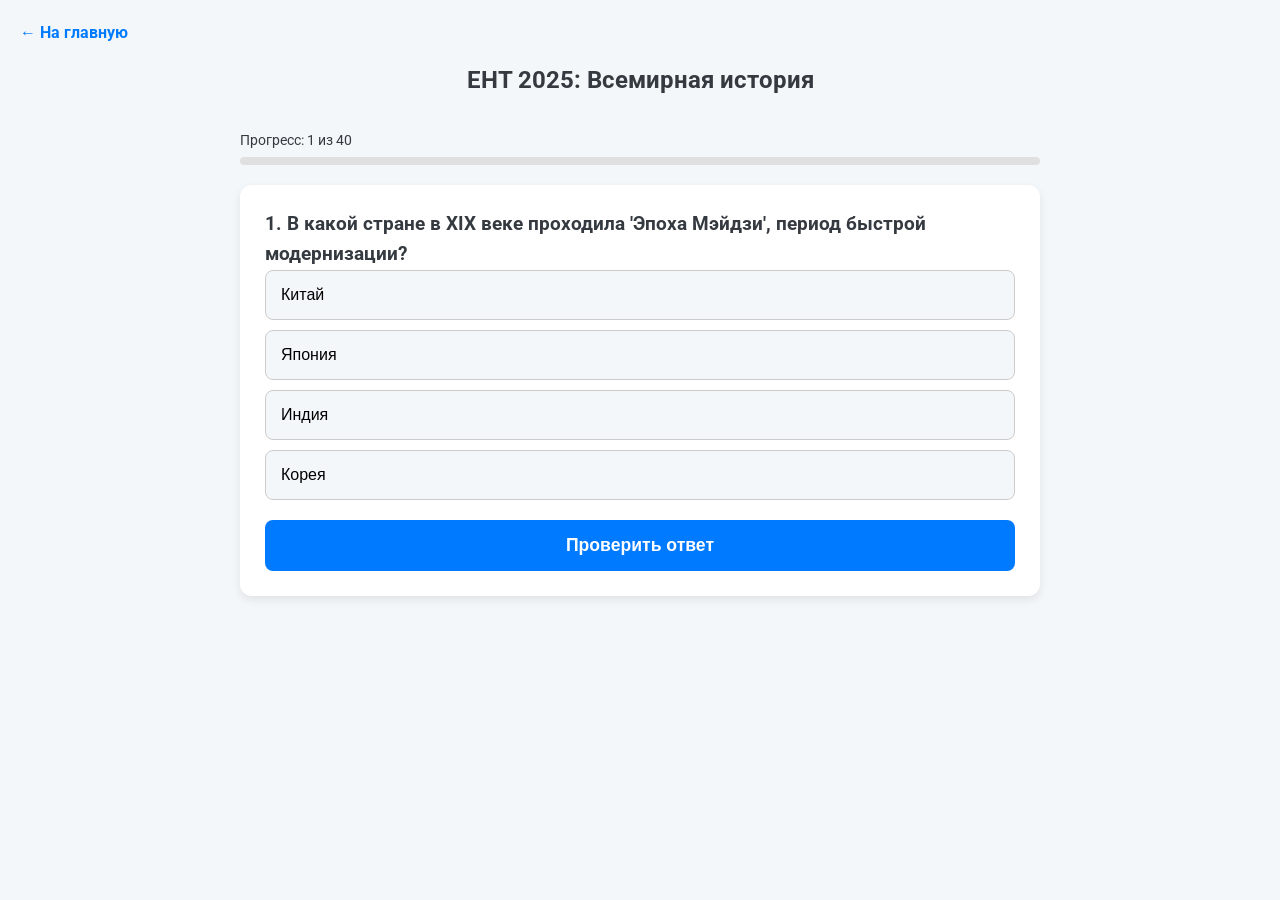
==== pages/hystory.html @ e285a322 "Add files via upload" ====
<!DOCTYPE html>
    <html lang="ru">
    <head>
        <meta charset="UTF-8">
        <meta name="viewport" content="width=device-width, initial-scale=1.0">
        <title>ЕНТ: Всемирная история</title>
        <link rel="stylesheet" href="../style.css">
        <link href="https://fonts.googleapis.com/css2?family=Roboto:wght@400;700&display=swap" rel="stylesheet">
    </head>
    <body>
        <header class="test-header">
            <a href="../index.html" class="back-link">← На главную</a>
            <h2>ЕНТ 2025: Всемирная история</h2>
        </header>

        <main class="quiz-container">
            <div id="progress" class="progress-bar-container">
                Прогресс: <span id="current-q">1</span> из 40
                <div class="progress-bar">
                    <div id="progress-indicator" class="progress-indicator"></div>
                </div>
            </div>

            <div id="question-area" class="card question-card">
                <h3 id="question-text"></h3>
                <div id="options-container" class="options-container">
                    </div>
                
                <div id="feedback" class="feedback-area">
                    </div>
                
                <button id="check-btn" class="action-btn check-btn">Проверить ответ</button>
                <button id="next-btn" class="action-btn next-btn" style="display: none;">Следующий вопрос</button>
            </div>
            
             <div id="results-screen" class="results-screen" style="display: none;">
                <h2>Тест завершен!</h2>
                <p>Ваш результат: <span id="final-score">0</span> из 40</p>
                <p>Правильных: <span id="correct-count">0</span></p>
                <p>Неправильных: <span id="incorrect-count">0</span></p>
                <button onclick="window.location.reload()" class="action-btn restart-btn">Пройти снова</button>
            </div>

        </main>

        <script src="../script.js"></script>
    </body>
    </html>
---- style.css ----
/* Общие стили и сброс */
:root {
    --primary-color: #007BFF; /* Спокойный синий */
    --secondary-color: #28A745; /* Мягкий зеленый */
    --background-color: #F4F7F9; /* Светлый фон */
    --card-background: #FFFFFF; /* Белый для карточек */
    --text-color: #343A40; /* Темный текст */
    --error-color: #DC3545; /* Красный для ошибки */
    --border-radius: 12px;
}

* {
    box-sizing: border-box;
    margin: 0;
    padding: 0;
}

body {
    font-family: 'Roboto', sans-serif;
    background-color: var(--background-color);
    color: var(--text-color);
    line-height: 1.6;
    padding: 20px;
}

/* Главная страница (index.html) */

.main-header {
    text-align: center;
    margin-bottom: 40px;
    padding: 20px;
    background-color: var(--card-background);
    border-radius: var(--border-radius);
    box-shadow: 0 4px 8px rgba(0, 0, 0, 0.05);
}

.subject-selection h2 {
    text-align: center;
    margin-bottom: 30px;
    font-weight: 700;
}

.card-grid {
    display: flex;
    flex-wrap: wrap;
    gap: 20px;
    justify-content: center;
}

.subject-card {
    display: block;
    width: 100%;
    max-width: 350px;
    padding: 30px;
    border-radius: var(--border-radius);
    text-align: center;
    text-decoration: none;
    color: var(--text-color);
    transition: transform 0.3s, box-shadow 0.3s;
    box-shadow: 0 6px 15px rgba(0, 0, 0, 0.1);
}

.subject-card:hover:not(.disabled) {
    transform: translateY(-5px);
    box-shadow: 0 10px 20px rgba(0, 0, 0, 0.15);
}

.law-card {
    background-color: #E3F2FD; /* Светло-голубой */
    border-left: 5px solid var(--primary-color);
}

.history-card {
    background-color: #F1F8E9; /* Светло-зеленый */
    border-left: 5px solid var(--secondary-color);
}

.subject-card.disabled {
    opacity: 0.6;
    cursor: not-allowed;
}

/* Страница тестирования (test.html) */

.test-header {
    display: flex;
    flex-direction: column;
    align-items: center;
    margin-bottom: 20px;
    padding-bottom: 10px;
}

.back-link {
    align-self: flex-start;
    margin-bottom: 15px;
    color: var(--primary-color);
    text-decoration: none;
    font-weight: 700;
}

.quiz-container {
    max-width: 800px;
    margin: 0 auto;
}

.card {
    background-color: var(--card-background);
    padding: 25px;
    border-radius: var(--border-radius);
    box-shadow: 0 4px 10px rgba(0, 0, 0, 0.08);
}

.question-card {
    margin-top: 20px;
}

.question-text {
    margin-bottom: 25px;
    font-size: 1.15rem;
    font-weight: 500;
}

/* Прогресс-бар */
.progress-bar-container {
    margin-bottom: 20px;
    font-size: 0.9rem;
}

.progress-bar {
    height: 8px;
    background-color: #E0E0E0;
    border-radius: 4px;
    margin-top: 5px;
    overflow: hidden;
}

.progress-indicator {
    height: 100%;
    width: 0%;
    background-color: var(--primary-color);
    transition: width 0.3s ease-in-out;
}

/* Варианты ответов */
.options-container {
    display: flex;
    flex-direction: column;
    gap: 10px;
}

.option-btn {
    display: block;
    width: 100%;
    padding: 15px;
    text-align: left;
    background-color: var(--background-color);
    border: 1px solid #CCCCCC;
    border-radius: 8px;
    cursor: pointer;
    transition: background-color 0.2s, border-color 0.2s;
    font-size: 1rem;
}

.option-btn:hover {
    background-color: #E9ECEF;
    border-color: var(--primary-color);
}

/* Состояния вариантов */
.option-btn.selected {
    border-color: var(--primary-color);
    background-color: #D6E8FF;
}

.option-btn.correct {
    background-color: #D4EDDA; /* Light Green */
    border-color: var(--secondary-color);
    font-weight: bold;
}

.option-btn.incorrect {
    background-color: #F8D7DA; /* Light Red */
    border-color: var(--error-color);
}

.option-btn:disabled {
    cursor: default;
}

/* Кнопки действий */
.action-btn {
    width: 100%;
    padding: 15px;
    margin-top: 20px;
    border: none;
    border-radius: 8px;
    font-size: 1.1rem;
    font-weight: 700;
    cursor: pointer;
    transition: background-color 0.3s;
}

.check-btn {
    background-color: var(--primary-color);
    color: white;
}

.check-btn:hover {
    background-color: #0056b3;
}

.next-btn {
    background-color: var(--secondary-color);
    color: white;
}

.next-btn:hover {
    background-color: #1e7e34;
}

.restart-btn {
    background-color: var(--primary-color);
    color: white;
    margin-top: 30px;
}


/* Область обратной связи (Объяснение) */
.feedback-area {
    margin-top: 20px;
    padding: 15px;
    border-radius: 8px;
    font-size: 0.95rem;
    line-height: 1.5;
    display: none; /* Сначала скрыто */
}

.feedback-area.correct-feedback {
    background-color: #E6FFED;
    border: 1px solid var(--secondary-color);
    color: #155724;
}

.feedback-area.incorrect-feedback {
    background-color: #FFE6E6;
    border: 1px solid var(--error-color);
    color: #721C24;
}

.feedback-area strong {
    font-weight: 700;
    display: block;
    margin-bottom: 5px;
}


/* АДАПТАЦИЯ ДЛЯ МОБИЛЬНЫХ УСТРОЙСТВ (POCO C65 и др.) */
@media (max-width: 600px) {
    body {
        padding: 10px;
    }
    
    .main-header, .test-header {
        margin-bottom: 20px;
    }
    
    .main-header h1 {
        font-size: 1.5rem;
    }

    .test-header h2 {
        font-size: 1.2rem;
        text-align: center;
    }

    .back-link {
        font-size: 0.9rem;
    }
    
    .subject-card {
        padding: 20px;
    }

    .card {
        padding: 15px;
    }

    .question-card h3 {
        font-size: 1rem;
    }

    .option-btn {
        padding: 12px;
        font-size: 0.9rem;
    }
    
    .action-btn {
        padding: 12px;
        font-size: 1rem;
    }
    
    .feedback-area {
        font-size: 0.85rem;
    }
}
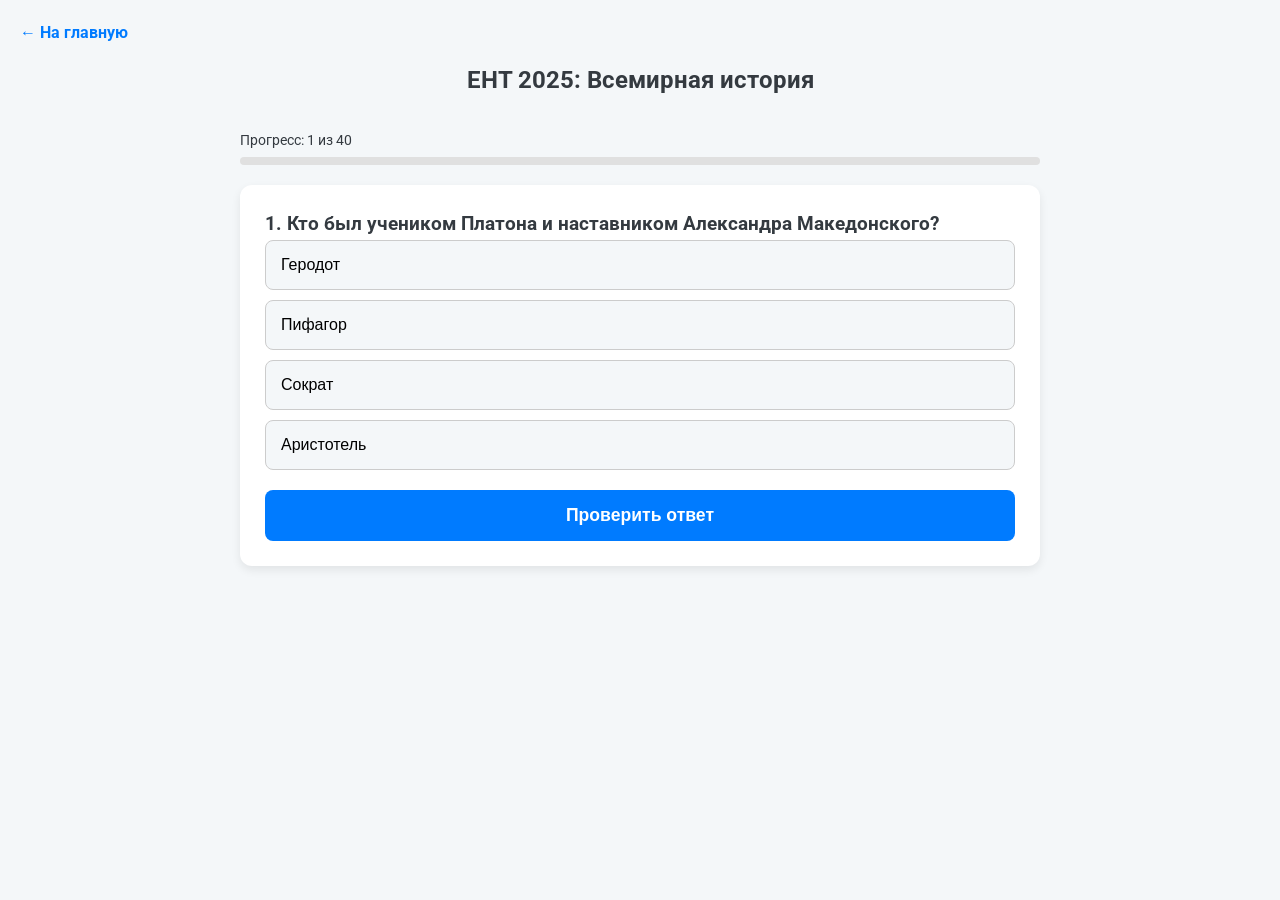
==== commit d99c70b7: "Fix HTML structure and ensure proper formatting" ====
--- a/pages/hystory.html
+++ b/pages/hystory.html
@@ -33,7 +33,10 @@
                 <button id="next-btn" class="action-btn next-btn" style="display: none;">Следующий вопрос</button>
             </div>
             
-             <div id="results-screen" class="results-screen" style="display: none;">
+
+        </main>
+
+        <div id="results-screen" class="results-screen" style="display: none;">
                 <h2>Тест завершен!</h2>
                 <p>Ваш результат: <span id="final-score">0</span> из 40</p>
                 <p>Правильных: <span id="correct-count">0</span></p>
@@ -41,8 +44,6 @@
                 <button onclick="window.location.reload()" class="action-btn restart-btn">Пройти снова</button>
             </div>
 
-        </main>
-
         <script src="../script.js"></script>
     </body>
-    </html>+    </html>
